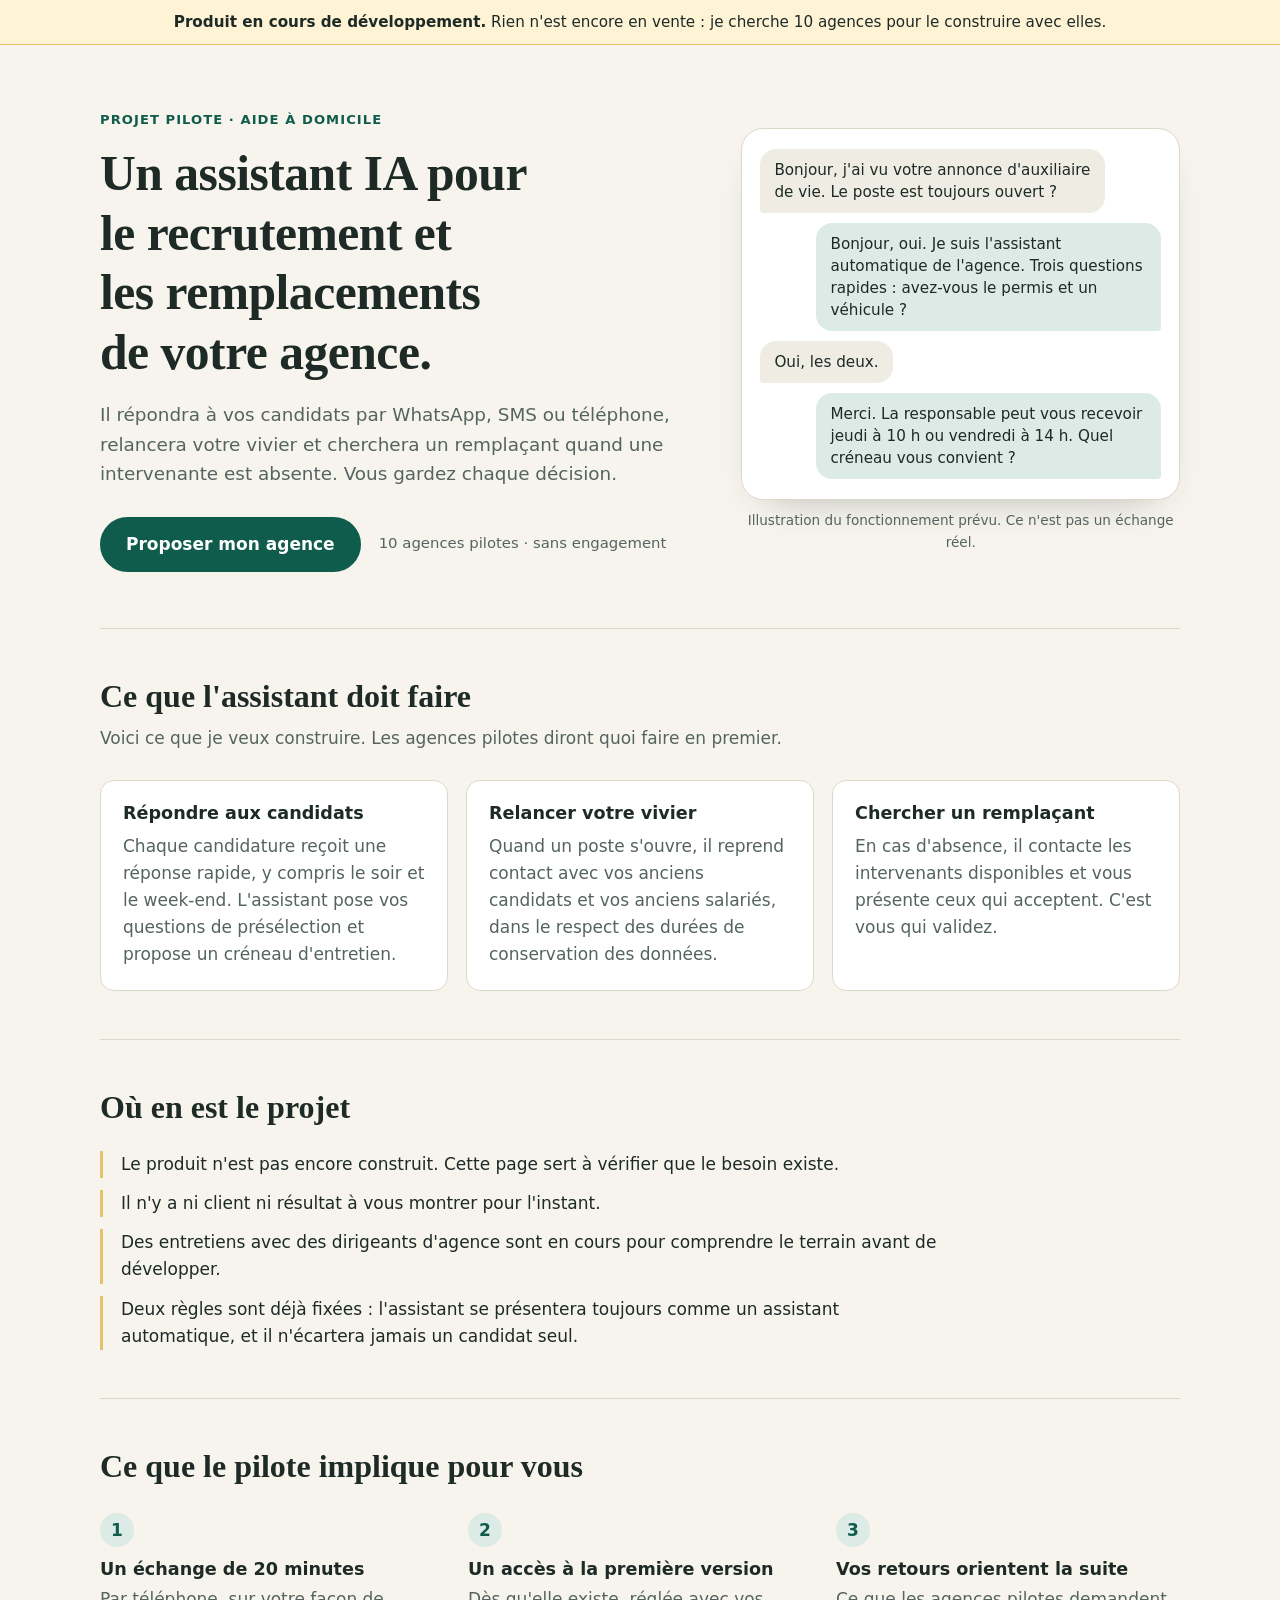
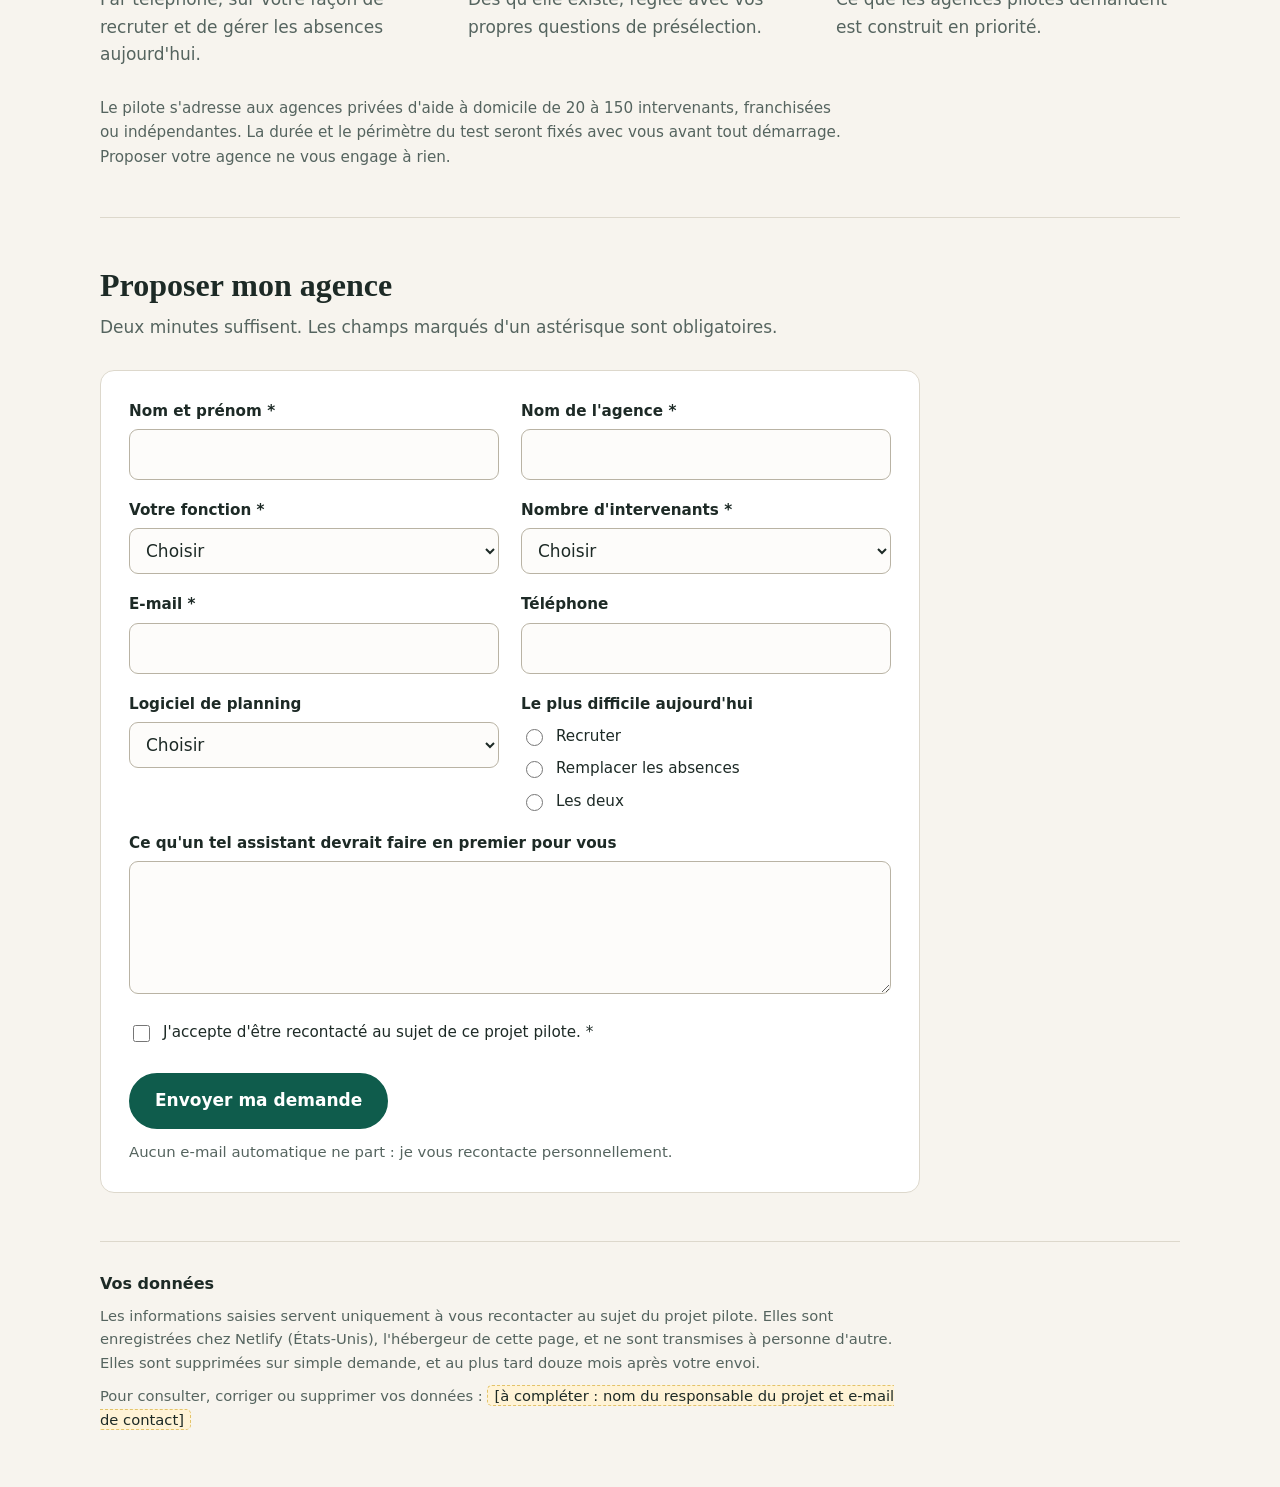
==== page-test-agences/index.html @ 06c0fff0 "Add pilot-agency test page with Netlify form Static landing page (French) to recruit 10 pilot home-c" ====
<!doctype html>
<html lang="fr">
<head>
  <meta charset="utf-8">
  <meta name="viewport" content="width=device-width, initial-scale=1">
  <title>Agences pilotes : un assistant IA pour le recrutement et les remplacements en aide à domicile</title>
  <meta name="description" content="Projet en cours de développement. Je cherche 10 agences d'aide à domicile pour concevoir et tester un assistant IA qui répond aux candidats et cherche les remplaçants.">
  <link rel="stylesheet" href="styles.css">
</head>
<body>

  <p class="status" role="note">
    <strong>Produit en cours de développement.</strong>
    Rien n'est encore en vente : je cherche 10 agences pour le construire avec elles.
  </p>

  <header class="hero">
    <div class="hero-text">
      <p class="eyebrow">Projet pilote · aide à domicile</p>
      <h1>Un assistant IA pour le recrutement et les remplacements de votre agence.</h1>
      <p class="lead">
        Il répondra à vos candidats par WhatsApp, SMS ou téléphone, relancera votre vivier
        et cherchera un remplaçant quand une intervenante est absente.
        Vous gardez chaque décision.
      </p>
      <p class="cta-row">
        <a class="button" href="#inscription">Proposer mon agence</a>
        <span class="cta-note">10 agences pilotes · sans engagement</span>
      </p>
    </div>

    <figure class="chat" aria-label="Exemple de conversation entre l'assistant et une candidate">
      <div class="chat-window">
        <p class="bubble in">Bonjour, j'ai vu votre annonce d'auxiliaire de vie. Le poste est toujours ouvert ?</p>
        <p class="bubble out">Bonjour, oui. Je suis l'assistant automatique de l'agence. Trois questions rapides : avez-vous le permis et un véhicule ?</p>
        <p class="bubble in">Oui, les deux.</p>
        <p class="bubble out">Merci. La responsable peut vous recevoir jeudi à 10 h ou vendredi à 14 h. Quel créneau vous convient ?</p>
      </div>
      <figcaption>Illustration du fonctionnement prévu. Ce n'est pas un échange réel.</figcaption>
    </figure>
  </header>

  <main>

    <section class="block" aria-labelledby="t-prevu">
      <h2 id="t-prevu">Ce que l'assistant doit faire</h2>
      <p class="section-lead">Voici ce que je veux construire. Les agences pilotes diront quoi faire en premier.</p>
      <div class="cards">
        <article class="card">
          <h3>Répondre aux candidats</h3>
          <p>Chaque candidature reçoit une réponse rapide, y compris le soir et le week-end. L'assistant pose vos questions de présélection et propose un créneau d'entretien.</p>
        </article>
        <article class="card">
          <h3>Relancer votre vivier</h3>
          <p>Quand un poste s'ouvre, il reprend contact avec vos anciens candidats et vos anciens salariés, dans le respect des durées de conservation des données.</p>
        </article>
        <article class="card">
          <h3>Chercher un remplaçant</h3>
          <p>En cas d'absence, il contacte les intervenants disponibles et vous présente ceux qui acceptent. C'est vous qui validez.</p>
        </article>
      </div>
    </section>

    <section class="block honest" aria-labelledby="t-vrai">
      <h2 id="t-vrai">Où en est le projet</h2>
      <ul class="plain">
        <li>Le produit n'est pas encore construit. Cette page sert à vérifier que le besoin existe.</li>
        <li>Il n'y a ni client ni résultat à vous montrer pour l'instant.</li>
        <li>Des entretiens avec des dirigeants d'agence sont en cours pour comprendre le terrain avant de développer.</li>
        <li>Deux règles sont déjà fixées : l'assistant se présentera toujours comme un assistant automatique, et il n'écartera jamais un candidat seul.</li>
      </ul>
    </section>

    <section class="block" aria-labelledby="t-pilote">
      <h2 id="t-pilote">Ce que le pilote implique pour vous</h2>
      <ol class="steps">
        <li>
          <h3>Un échange de 20 minutes</h3>
          <p>Par téléphone, sur votre façon de recruter et de gérer les absences aujourd'hui.</p>
        </li>
        <li>
          <h3>Un accès à la première version</h3>
          <p>Dès qu'elle existe, réglée avec vos propres questions de présélection.</p>
        </li>
        <li>
          <h3>Vos retours orientent la suite</h3>
          <p>Ce que les agences pilotes demandent est construit en priorité.</p>
        </li>
      </ol>
      <p class="fineprint">
        Le pilote s'adresse aux agences privées d'aide à domicile de 20 à 150 intervenants, franchisées ou indépendantes.
        La durée et le périmètre du test seront fixés avec vous avant tout démarrage. Proposer votre agence ne vous engage à rien.
      </p>
    </section>

    <section class="block form-block" id="inscription" aria-labelledby="t-form">
      <h2 id="t-form">Proposer mon agence</h2>
      <p class="section-lead">Deux minutes suffisent. Les champs marqués d'un astérisque sont obligatoires.</p>

      <form name="agences-pilotes" method="POST" action="/merci" data-netlify="true" netlify-honeypot="site-web">
        <input type="hidden" name="form-name" value="agences-pilotes">
        <p class="hp" aria-hidden="true">
          <label>Ne pas remplir ce champ : <input name="site-web" tabindex="-1" autocomplete="off"></label>
        </p>

        <div class="grid">
          <p class="field">
            <label for="nom">Nom et prénom *</label>
            <input id="nom" name="nom" type="text" autocomplete="name" required>
          </p>
          <p class="field">
            <label for="agence">Nom de l'agence *</label>
            <input id="agence" name="agence" type="text" autocomplete="organization" required>
          </p>
          <p class="field">
            <label for="fonction">Votre fonction *</label>
            <select id="fonction" name="fonction" required>
              <option value="">Choisir</option>
              <option>Gérant ou directeur d'agence</option>
              <option>Responsable de secteur ou coordinateur</option>
              <option>Autre</option>
            </select>
          </p>
          <p class="field">
            <label for="taille">Nombre d'intervenants *</label>
            <select id="taille" name="intervenants" required>
              <option value="">Choisir</option>
              <option>Moins de 20</option>
              <option>20 à 50</option>
              <option>51 à 150</option>
              <option>Plus de 150</option>
            </select>
          </p>
          <p class="field">
            <label for="email">E-mail *</label>
            <input id="email" name="email" type="email" autocomplete="email" required>
          </p>
          <p class="field">
            <label for="tel">Téléphone</label>
            <input id="tel" name="telephone" type="tel" autocomplete="tel">
          </p>
          <p class="field">
            <label for="logiciel">Logiciel de planning</label>
            <select id="logiciel" name="logiciel">
              <option value="">Choisir</option>
              <option>Ximi</option>
              <option>Ogust</option>
              <option>Apologic</option>
              <option>Autre</option>
              <option>Aucun</option>
            </select>
          </p>
          <fieldset class="field">
            <legend>Le plus difficile aujourd'hui</legend>
            <label class="choice"><input type="radio" name="difficulte" value="Recruter"> Recruter</label>
            <label class="choice"><input type="radio" name="difficulte" value="Remplacer les absences"> Remplacer les absences</label>
            <label class="choice"><input type="radio" name="difficulte" value="Les deux"> Les deux</label>
          </fieldset>
        </div>

        <p class="field">
          <label for="message">Ce qu'un tel assistant devrait faire en premier pour vous</label>
          <textarea id="message" name="message" rows="4"></textarea>
        </p>

        <p class="consent">
          <label class="choice">
            <input type="checkbox" name="accord-contact" value="oui" required>
            J'accepte d'être recontacté au sujet de ce projet pilote. *
          </label>
        </p>

        <p class="submit-row">
          <button class="button" type="submit">Envoyer ma demande</button>
          <span class="cta-note">Aucun e-mail automatique ne part : je vous recontacte personnellement.</span>
        </p>
      </form>
    </section>

  </main>

  <footer class="footer">
    <h2>Vos données</h2>
    <p>
      Les informations saisies servent uniquement à vous recontacter au sujet du projet pilote.
      Elles sont enregistrées chez Netlify (États-Unis), l'hébergeur de cette page, et ne sont transmises à personne d'autre.
      Elles sont supprimées sur simple demande, et au plus tard douze mois après votre envoi.
    </p>
    <p>
      Pour consulter, corriger ou supprimer vos données :
      <span class="todo">[à compléter : nom du responsable du projet et e-mail de contact]</span>
    </p>
  </footer>

</body>
</html>
---- page-test-agences/styles.css ----
:root {
  color-scheme: light;
  --bg: #f7f4ee;
  --surface: #ffffff;
  --ink: #1d2a26;
  --muted: #55645f;
  --line: #ddd8cc;
  --accent: #0f5c4c;
  --accent-ink: #ffffff;
  --accent-soft: #dcebe5;
  --notice-bg: #fff3d6;
  --notice-line: #e3c36a;
  --radius: 14px;
  --measure: 66ch;
}

* { box-sizing: border-box; }

html { scroll-behavior: smooth; }

body {
  margin: 0;
  background: var(--bg);
  color: var(--ink);
  font: 17px/1.6 system-ui, -apple-system, "Segoe UI", Roboto, "Helvetica Neue", Arial, sans-serif;
  -webkit-text-size-adjust: 100%;
}

h1, h2, h3 { line-height: 1.2; margin: 0; text-wrap: balance; }
h1, h2 { font-family: "Iowan Old Style", "Palatino Linotype", Palatino, Georgia, serif; font-weight: 600; }
h1 { font-size: clamp(2rem, 4.6vw, 3.1rem); letter-spacing: -0.01em; }
h2 { font-size: clamp(1.5rem, 3vw, 2rem); }
h3 { font-size: 1.1rem; font-weight: 650; }
p { margin: 0; }

a { color: var(--accent); }

/* Bandeau d'état, visible sur toutes les pages */
.status {
  background: var(--notice-bg);
  border-bottom: 1px solid var(--notice-line);
  padding: 10px 20px;
  text-align: center;
  font-size: 0.95rem;
}

.hero, main, .footer {
  width: min(1080px, 100% - 40px);
  margin-inline: auto;
}

.hero {
  display: grid;
  grid-template-columns: minmax(0, 1.15fr) minmax(0, 0.85fr);
  gap: 48px;
  align-items: center;
  padding: 64px 0 56px;
}

.eyebrow {
  font-size: 0.82rem;
  letter-spacing: 0.08em;
  text-transform: uppercase;
  color: var(--accent);
  font-weight: 650;
  margin-bottom: 14px;
}

.lead {
  font-size: 1.15rem;
  color: var(--muted);
  max-width: var(--measure);
  margin-top: 18px;
}

.cta-row, .submit-row {
  display: flex;
  flex-wrap: wrap;
  align-items: center;
  gap: 12px 18px;
  margin-top: 28px;
}

.cta-note { color: var(--muted); font-size: 0.93rem; }

.button {
  display: inline-block;
  background: var(--accent);
  color: var(--accent-ink);
  border: 2px solid var(--accent);
  border-radius: 999px;
  padding: 12px 24px;
  font: inherit;
  font-weight: 650;
  text-decoration: none;
  cursor: pointer;
}
.button:hover { background: #0b4a3d; border-color: #0b4a3d; }
.button.ghost { background: transparent; color: var(--accent); }
.button.ghost:hover { background: var(--accent-soft); }

:focus-visible { outline: 3px solid #e0a100; outline-offset: 2px; }

/* Illustration de conversation */
.chat { margin: 0; }
.chat-window {
  background: var(--surface);
  border: 1px solid var(--line);
  border-radius: 22px;
  padding: 20px 18px;
  display: flex;
  flex-direction: column;
  gap: 10px;
  box-shadow: 0 18px 40px -28px rgba(29, 42, 38, 0.45);
}
.bubble {
  max-width: 86%;
  padding: 10px 14px;
  border-radius: 16px;
  font-size: 0.95rem;
  line-height: 1.45;
}
.bubble.in { align-self: flex-start; background: #efece4; border-bottom-left-radius: 4px; }
.bubble.out { align-self: flex-end; background: var(--accent-soft); border-bottom-right-radius: 4px; }
.chat figcaption {
  margin-top: 10px;
  font-size: 0.85rem;
  color: var(--muted);
  text-align: center;
}

/* Sections */
.block { padding: 48px 0; border-top: 1px solid var(--line); }
.section-lead { color: var(--muted); margin-top: 10px; max-width: var(--measure); }

.cards {
  display: grid;
  grid-template-columns: repeat(3, minmax(0, 1fr));
  gap: 18px;
  margin-top: 28px;
}
.card {
  background: var(--surface);
  border: 1px solid var(--line);
  border-radius: var(--radius);
  padding: 22px;
}
.card p { margin-top: 8px; color: var(--muted); }

.honest .plain {
  list-style: none;
  padding: 0;
  margin: 24px 0 0;
  max-width: 78ch;
  display: grid;
  gap: 12px;
}
.honest .plain li {
  padding-left: 18px;
  border-left: 3px solid var(--notice-line);
}

.steps {
  list-style: none;
  counter-reset: step;
  padding: 0;
  margin: 28px 0 0;
  display: grid;
  grid-template-columns: repeat(3, minmax(0, 1fr));
  gap: 24px;
}
.steps li { counter-increment: step; }
.steps li::before {
  content: counter(step);
  display: grid;
  place-items: center;
  width: 34px;
  height: 34px;
  border-radius: 50%;
  background: var(--accent-soft);
  color: var(--accent);
  font-weight: 700;
  margin-bottom: 12px;
}
.steps p { margin-top: 6px; color: var(--muted); }

.fineprint { margin-top: 28px; color: var(--muted); font-size: 0.95rem; max-width: 78ch; }

/* Formulaire */
form {
  background: var(--surface);
  border: 1px solid var(--line);
  border-radius: var(--radius);
  padding: 28px;
  margin-top: 28px;
  max-width: 820px;
}
.grid {
  display: grid;
  grid-template-columns: repeat(2, minmax(0, 1fr));
  gap: 18px 22px;
}
.field { margin: 0; min-width: 0; }
form > .field, .consent { margin-top: 18px; }
fieldset.field { border: 0; padding: 0; }

label, legend { display: block; font-weight: 600; font-size: 0.95rem; padding: 0; }
input[type="text"], input[type="email"], input[type="tel"], select, textarea {
  width: 100%;
  margin-top: 6px;
  padding: 11px 12px;
  font: inherit;
  color: inherit;
  background: #fdfcfa;
  border: 1px solid #b9b3a4;
  border-radius: 9px;
}
textarea { resize: vertical; }

.choice {
  display: flex;
  align-items: flex-start;
  gap: 10px;
  font-weight: 400;
  margin-top: 8px;
}
.choice input { margin-top: 5px; width: 17px; height: 17px; accent-color: var(--accent); flex: none; }

/* Champ piège anti-robots, hors écran */
.hp { position: absolute; left: -9999px; width: 1px; height: 1px; overflow: hidden; }

.footer {
  border-top: 1px solid var(--line);
  padding: 32px 0 56px;
  color: var(--muted);
  font-size: 0.92rem;
}
.footer h2 { font-family: inherit; font-size: 1rem; font-weight: 650; color: var(--ink); }
.footer p { margin-top: 10px; max-width: 86ch; }
.todo { background: var(--notice-bg); border: 1px dashed var(--notice-line); padding: 1px 6px; border-radius: 5px; color: var(--ink); }

.thanks { padding: 88px 0 120px; max-width: 720px; }
.thanks p + p { margin-top: 18px; }

@media (max-width: 860px) {
  .hero { grid-template-columns: 1fr; gap: 36px; padding: 44px 0 40px; }
  .cards, .steps { grid-template-columns: 1fr; }
}
@media (max-width: 600px) {
  body { font-size: 16px; }
  .hero, main, .footer { width: min(1080px, 100% - 32px); }
  .grid { grid-template-columns: 1fr; }
  form { padding: 20px 16px; }
  .button { width: 100%; text-align: center; }
}
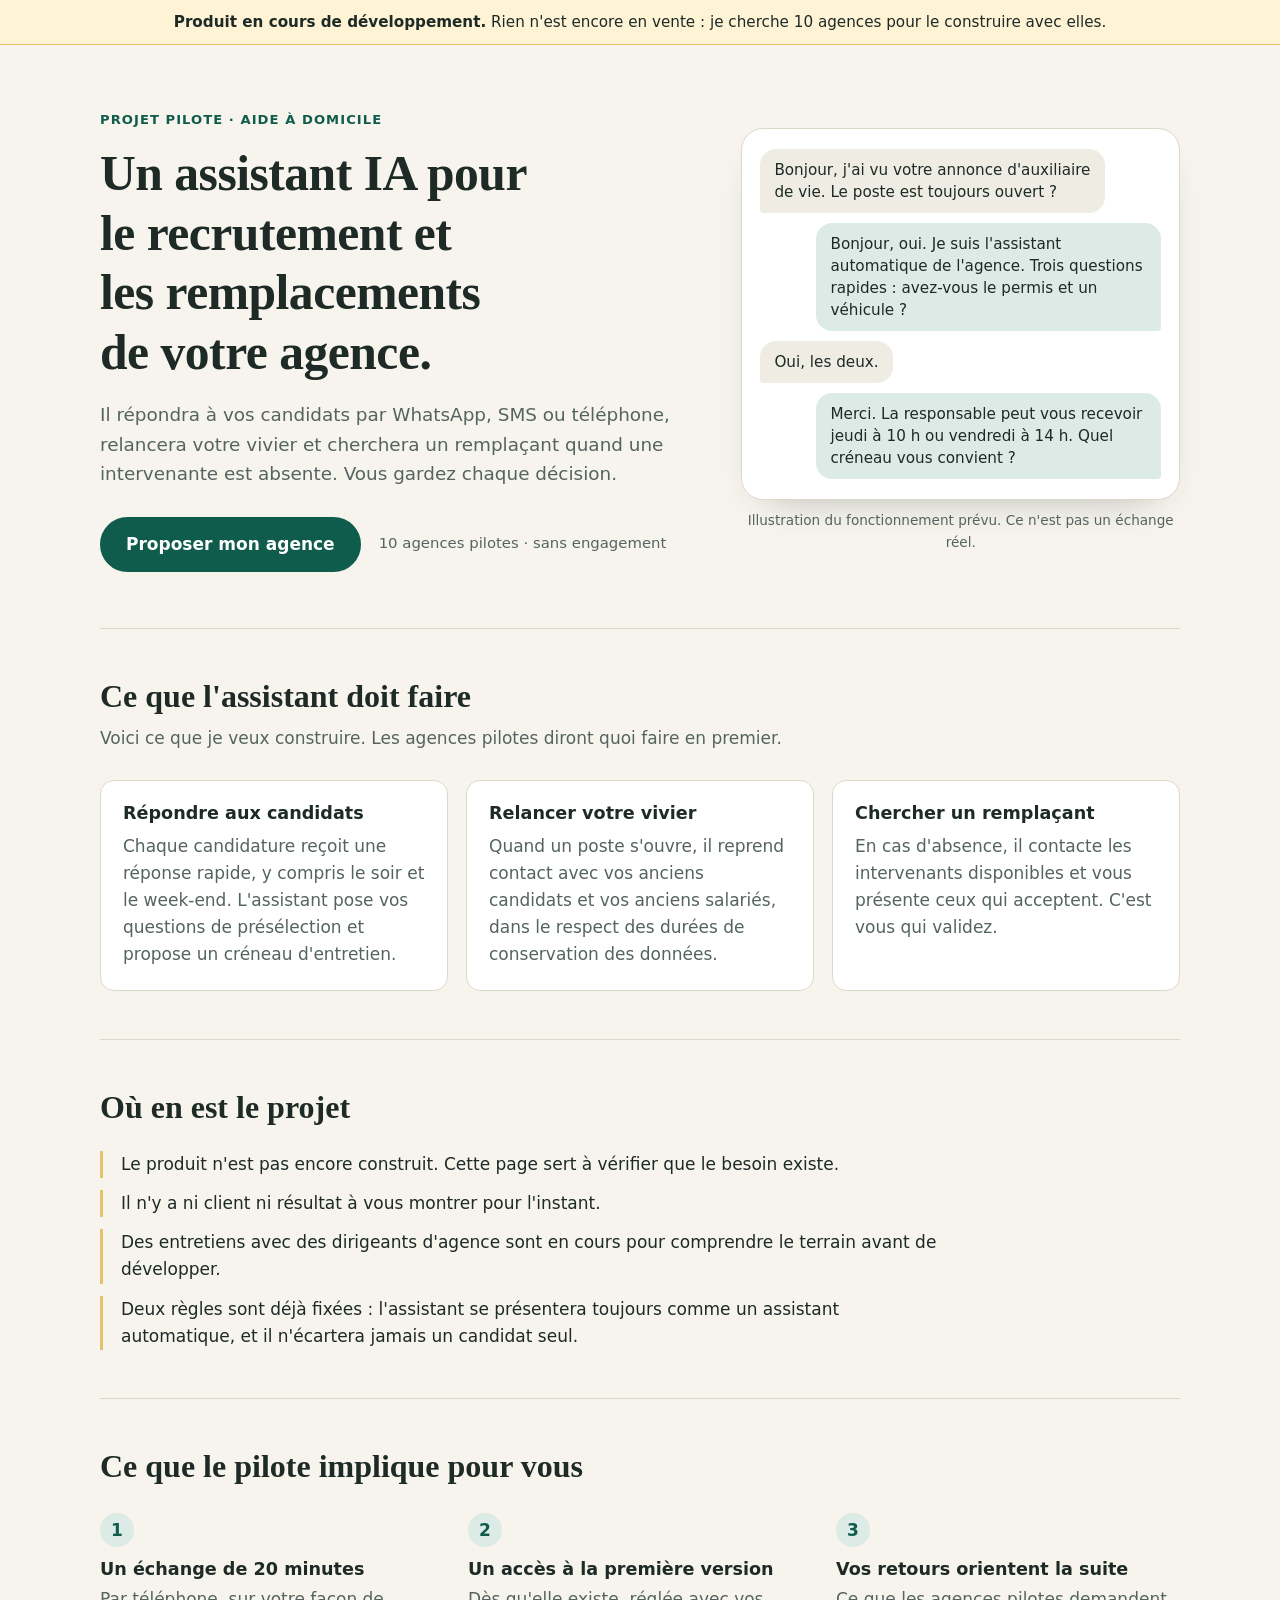
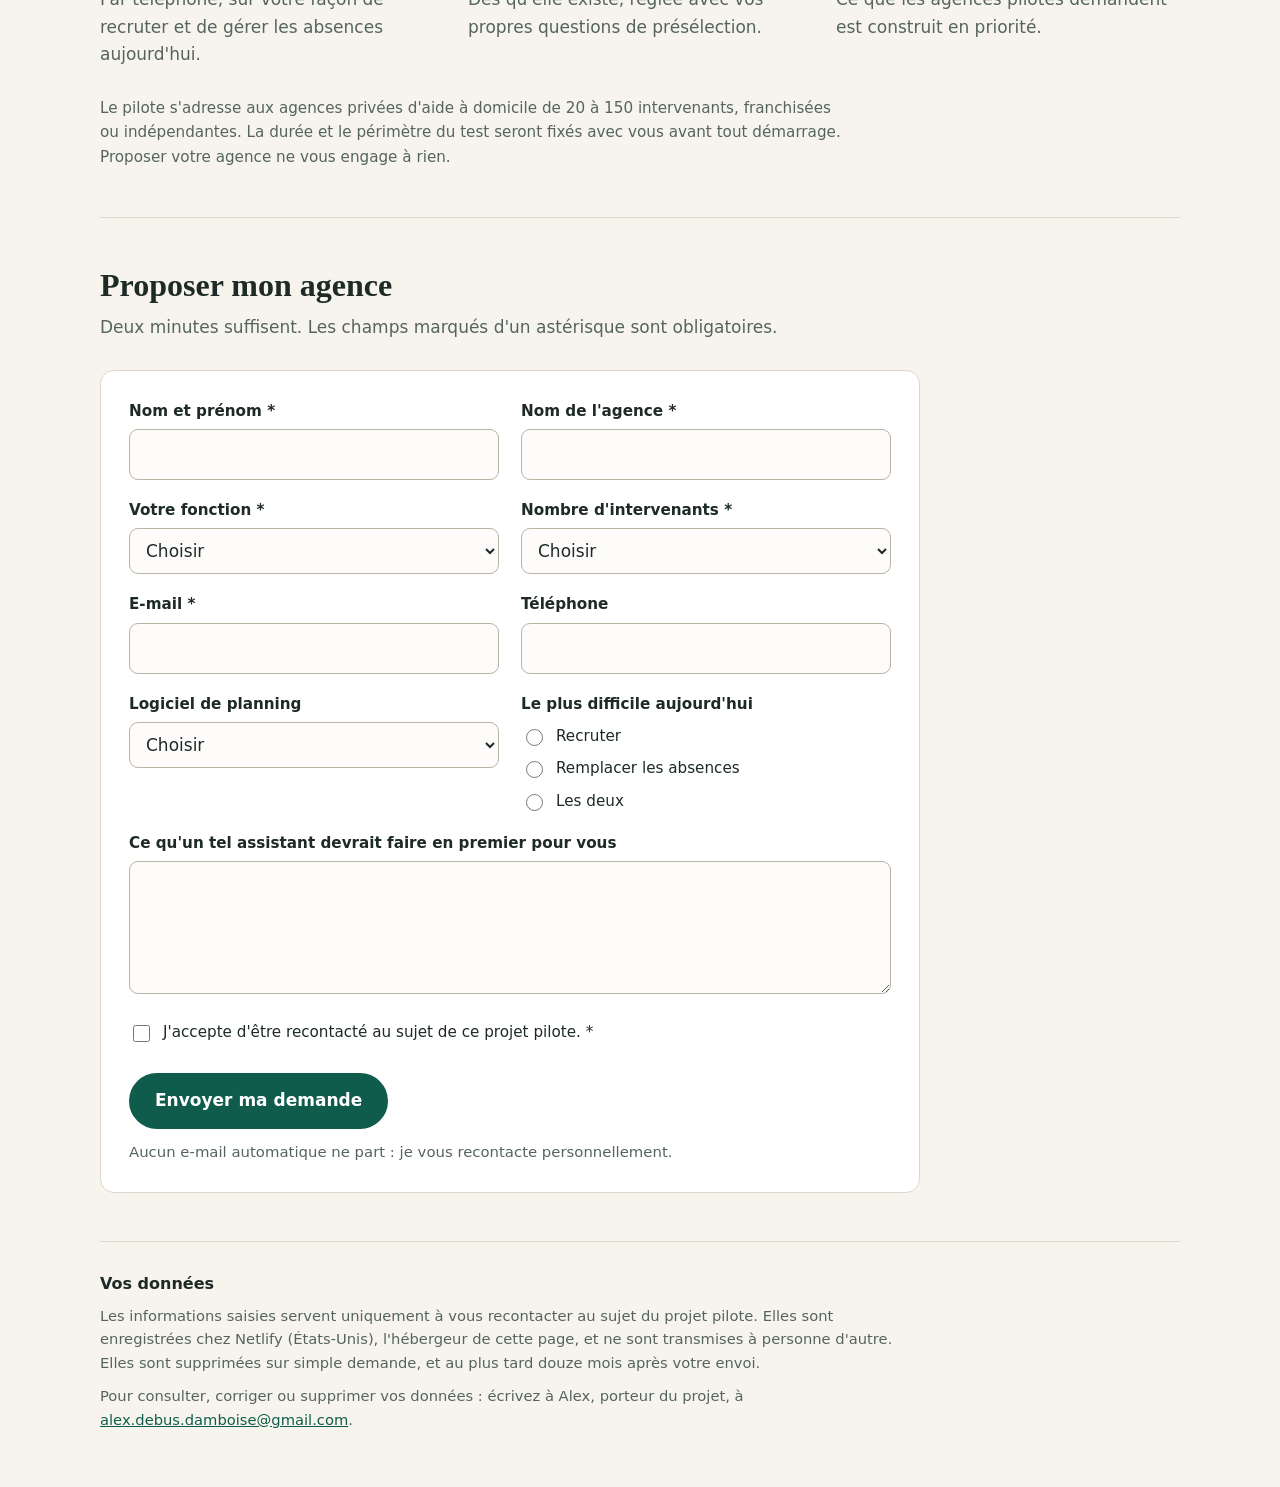
==== commit a4c6f54b: "Add project contact to the test page privacy notice Co-Authored-By: Claude Fable 5.2 <noreply@anthro" ====
--- a/page-test-agences/index.html
+++ b/page-test-agences/index.html
@@ -188,7 +188,8 @@
     </p>
     <p>
       Pour consulter, corriger ou supprimer vos données :
-      <span class="todo">[à compléter : nom du responsable du projet et e-mail de contact]</span>
+      écrivez à Alex, porteur du projet, à
+      <a href="mailto:alex.debus.damboise@gmail.com">alex.debus.damboise@gmail.com</a>.
     </p>
   </footer>
 
